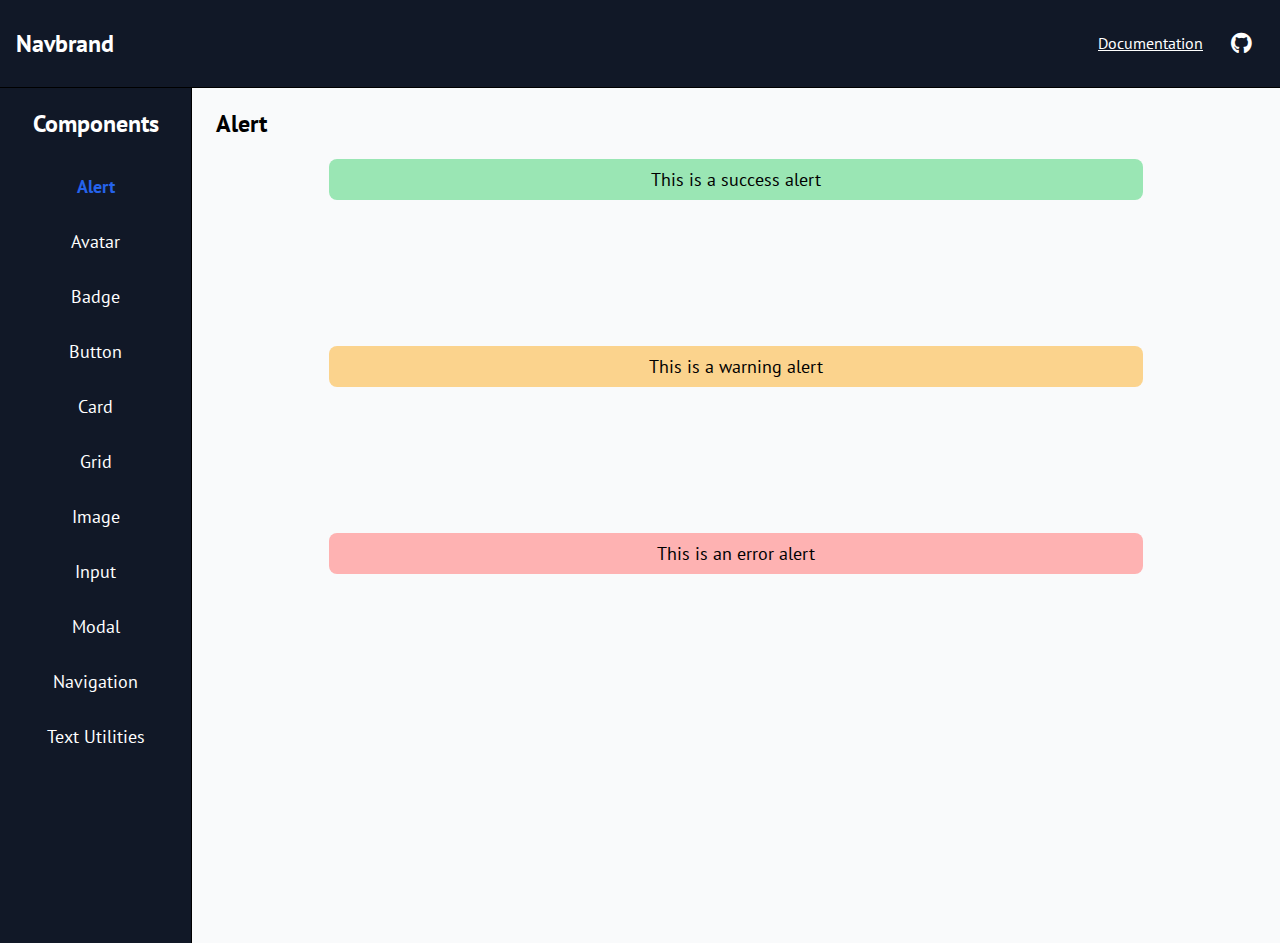
==== alert.html @ e9acd984 "added docs layout & routes" ====
<!DOCTYPE html>
<html lang="en">
<head>
    <meta charset="UTF-8">
    <meta http-equiv="X-UA-Compatible" content="IE=edge">
    <meta name="viewport" content="width=device-width, initial-scale=1.0">
    <title>CSS Component Library</title>
    <link rel="stylesheet" href="style.css">
    <link rel="stylesheet" href="styles.css">
    <link rel="stylesheet" href="//use.fontawesome.com/releases/v5.15.3/css/all.css">
</head>
<body>
    <div class="main">
        <nav class="navigation">
            <h2>Navbrand</h2>
            <ul class="list-non-bullet">
                <!-- <li class="list-item-inline"><a class="link" href="#">Home</a></li> -->
                <li class="list-item-inline"><a class="link" href="./introduction.html">Documentation</a></li>
                <li class="list-item-inline"><a class="link" href="#"><i class="fab fa-github fa-lg"></i></a></li>
            </ul>
        </nav>
        <div class="sidebar">
            <h2 style="text-align:center">Components</h2>
            <ul class="list-non-bullet list-sidebar">
                <li class="sidebar-item">
                    <a class="sidebar-link link-active" href="./alert.html">Alert</a>
                </li>
                <li class="sidebar-item">
                    <a class="sidebar-link" href="./avatar.html">Avatar</a>
                </li>
                <li class="sidebar-item">
                    <a class="sidebar-link" href="./badge.html">Badge</a>
                </li>
                <li class="sidebar-item">
                    <a class="sidebar-link" href="./button.html">Button</a>
                </li>
                <li class="sidebar-item">
                    <a class="sidebar-link" href="./card.html">Card</a>
                </li>
                <li class="sidebar-item">
                    <a class="sidebar-link" href="./grid.html">Grid</a>
                </li>
                <li class="sidebar-item">
                    <a class="sidebar-link" href="./image.html">Image</a>
                </li>
                <li class="sidebar-item">
                    <a class="sidebar-link" href="./input.html">Input</a>
                </li>
                <li class="sidebar-item">
                    <a class="sidebar-link" href="./modal.html">Modal</a>
                </li>
                <li class="sidebar-item">
                    <a class="sidebar-link" href="./navigation.html">Navigation</a>
                </li>
                <li class="sidebar-item">
                    <a class="sidebar-link" href="./text-utilities.html">Text Utilities</a>
                </li>
            </ul>
        </div>

        <div class="component-desc">
            <h2>Alert</h2>
            <div class="alert-container">
                <div style="width:75%; margin:0 auto" class="alert alert-success">
                    This is a success alert
                </div>
                <div class="carbon-container">
                    <iframe class="iframe"
                        src="https://carbon.now.sh/embed?bg=rgba%28255%2C255%2C255%2C0%29&t=blackboard&wt=none&l=javascript&ds=false&dsyoff=20px&dsblur=68px&wc=true&wa=true&pv=0px&ph=0px&ln=false&fl=1&fm=Hack&fs=14.5px&lh=133%25&si=false&es=2x&wm=false&code=%253Cdiv%2520class%253D%2522alert%2520alert-success%2522%253EThis%2520is%2520a%2520success%2520alert%253C%252Fdiv%253E"
                        style="width: 100%;height:110px;border:0; transform: scale(1); overflow:hidden;"
                        sandbox="allow-scripts allow-same-origin">
                    </iframe>   
                </div>
                
                <div style="width:75%; margin:0 auto" class="alert alert-warning">
                    This is a warning alert
                </div>
                <div class="carbon-container">
                    <iframe class="iframe"
                        src="https://carbon.now.sh/embed?bg=rgba%28255%2C255%2C255%2C0%29&t=blackboard&wt=none&l=javascript&ds=false&dsyoff=20px&dsblur=68px&wc=true&wa=true&pv=0px&ph=0px&ln=false&fl=1&fm=Hack&fs=14.5px&lh=133%25&si=false&es=2x&wm=false&code=%253Cdiv%2520class%253D%2522alert%2520alert-warning%2522%253EThis%2520is%2520a%2520warning%2520alert%253C%252Fdiv%253E"
                        style="width: 100%;height:110px;border:0; transform: scale(1); overflow:hidden;"
                        sandbox="allow-scripts allow-same-origin">
                    </iframe>
                </div>

                <div style="width:75%; margin:0 auto" class="alert alert-error">
                    This is an error alert
                </div>
                <div class="carbon-container">
                    <iframe class="iframe"
                        src="https://carbon.now.sh/embed?bg=rgba%28255%2C255%2C255%2C0%29&t=blackboard&wt=none&l=javascript&ds=false&dsyoff=20px&dsblur=68px&wc=true&wa=true&pv=0px&ph=0px&ln=false&fl=1&fm=Hack&fs=14.5px&lh=133%25&si=false&es=2x&wm=false&code=%253Cdiv%2520class%253D%2522alert%2520alert-error%2522%253EThis%2520is%2520an%2520error%2520alert%253C%252Fdiv%253E"
                        style="width: 100%;height:110px;border:0; transform: scale(1); overflow:hidden;"
                        sandbox="allow-scripts allow-same-origin">
                    </iframe>
                </div>
            </div>
        </div>
    </div>
</body>
</html>
---- style.css ----
@import url('https://fonts.googleapis.com/css2?family=PT+Sans:wght@400;700&display=swap');

:root{
    --content-color:#F9FAFB;
    --nav-color:#111827;
}

body{
    margin:0;
    font-family: 'PT Sans', sans-serif;
    background-color:#1F2937;
    box-sizing: border-box;
}

.main{
    display:grid;
    grid-template-columns: 15% 85%;
    grid-template-areas: 
                "nav nav"
                "sidebar description";
}

.intro{
    border:1px solid black;
    padding:1.5rem 0.25rem;
    width:80%;
    margin:2rem auto;
}

.import-url{
    border:1px solid black;
    padding:1rem;
    text-align:center;
    background-color:lightblue;
    font-size:17px;
    width:90%;
    word-break: break-all;
    margin: auto;
    /* color:white; */
}

.navigation{
    padding:0.5rem 1rem;
    display: flex;
    justify-content:space-between;
    align-items:center;
    grid-area: nav;
    border-bottom: 1px solid black;
    background-color:var(--nav-color);
    color:white;
}

.navigation .link{
    color:white;
}

.sidebar{
    grid-area: sidebar;
    border-right:1px solid black;
    overflow-y:auto;
    height:95vh;
    position: sticky;
    top:5%;
    background-color:var(--nav-color);
    color:white;
}

.list-sidebar{
    margin-block-start: 0;
    margin-block-end: 0;
    padding-inline-start: 0;
    text-align: center;
}

.sidebar-item{
    padding:1rem;
}

.sidebar-link{
    color:white;
    text-decoration:none;
    font-size: large;
    padding:0.5rem;
}

.sidebar-link:hover{
    font-weight: bold;
    color: var(--primary-color);
}

.link-active{
    font-weight: bold;
    color: var(--primary-color);
}

.component-desc{
    display: flex;
    flex-direction: column;
    grid-area: description;
    padding:0 1.5rem;
    background-color: var(--content-color);
}

.avatar-container{
    display: flex;
    justify-content:space-evenly;
    align-items:center;
}

.alert-container{
    display: flex;
    flex-direction: column;
}

.carbon-container{
    max-width:100%;
    margin-top:2rem;
}

.btn-fl{
    width:40px;
    height:40px;
    border-radius: 50%;
    font-size: x-large;
    text-align: center;
    border:none;
    outline:none;
    background-color:var(--dark-gray);
    cursor: pointer;
    margin:1rem 0 0;
}



@media screen and (max-width: 800px) {

    .main{
        display:grid;
        grid-template-columns: 15% 85%;
        grid-template-areas: 
                    "nav nav"
                    "description description";
    }

    .intro{
        border:1px solid black;
        padding:1rem;
        width:80%;
        margin:auto;
    }
    
    .import-url{
        border:1px solid black;
        padding:1rem;
        text-align:center;
        background-color:lightblue;
        font-size:17px;
        width:80%;
        word-break: break-all;
        margin:auto;
    }
---- styles.css ----
:root{
    --primary-color: #2563EB;
    --off-white: #F3F4F6;
    --dark-gray: #6B7280;
    --gray: gray;
}

body{
    /* background-color: #F9FAFB; */
    /* max-width: 800px;
    margin:auto; */
}

/* Avatars */

.avatar-circular{
    border-radius: 50%;
}

.avatar-rounded{
    border-radius: 15%;
}

.avatar-sm{
    width:50px;
    height:50px;
}

.avatar-md{
    width:75px;
    height:75px;
}

.avatar-lg{
    width:100px;
    height:100px;
}

/* Alerts */

.alert{
    border:1px solid transparent;
    padding:0.5rem 1rem;
    margin:0.5rem 0;
    border-radius: 0.5rem;
    text-align: center;
    width: 45%;
    font-size:1.1rem;
}

.alert-success{
    background-color:#9ae6b4;
}

.alert-warning{
    background-color:#fbd38d;
}

.alert-error{
    background-color:#feb2b2;
}

/* Badges */

.badge{
    border: 1px solid transparent;
    background-color: var(--gray);
    padding: 0.2rem 0.4rem;
    /* border-radius:0.2rem; */
    border-top-right-radius: 1rem;
    border-bottom-right-radius: 1rem;
    color:white;
    font-weight: bold;
    font-size:0.7rem;
    text-transform: uppercase;
    width: 30px;
}

.badge-icon{
    position:relative;
    display: flex;
    align-items: center;
    justify-content: center; 
    width: 50px;
    height: 50px;
    /*
    background: #dddddd;
    border: none;
    border-radius: 50%;
    margin:0.5rem 0; */
}

.badge-icon:hover{
    cursor:pointer;
}

.badge-icon:active{
    background-color: #cccccc;
}

.icon{
    width:35px;
    height:35px;
}

.badge-top{
    position:absolute;
    border: 2px solid white;
    top: 0px;
    right:3px;
    width: 20px;
    height: 20px;
    background: red;
    display: flex;
    justify-content:center;
    align-items: center;
    color:white;
    border-radius:50%;
    font-size: small;
}

.badge-avatar{
    position: relative;
    display: flex;
    width: 50px;
    height: 50px;
    /* background-color: rgb(41, 41, 41); */
    border:1px solid rgb(173, 173, 173);
    border-radius: 50%;
    justify-content:center;
    align-items: center;
    margin:0 1rem;
}

.badge-bottom{
    position:absolute;
    border: 2px solid white;
    bottom:-2px;
    right:1px;
    width: 11px;
    height: 11px;
    display: flex;
    justify-content:center;
    align-items: center;
    color:white;
    border-radius:50%;
}

.online{
    background-color: rgb(4, 224, 4);
}

.offline{
    background-color: rgb(224, 4, 4);
}

.btn{
    border:none;
    outline:none;
    padding:0.5rem;
    cursor:pointer;
}

.btn-sm{
    width:5rem;
    word-wrap: break-word;
}

.btn-md{
    width:7rem;
    word-wrap: break-word;
}

.btn-lg{
    width:9rem;
    word-wrap: break-word;
}

.btn:hover{
    /* border: 1px solid black; */
    opacity: 0.9;
}

.btn:active{
    transform: scale(0.98);
}

.btn-primary{
    background-color:var(--primary-color);
    border-radius: 0.25rem;
}

.btn-secondary{
    background-color:var(--gray);
    border-radius: 0.25rem;
}

.icon1{
    width:15px;
    height:15px;
}

.btn-icon{
    text-align: center;
    background-color:var(--off-white);
    border: 1px solid var(--dark-gray);
    border-radius: 0.25rem;
    padding:0.5rem 1rem;
}

.float-action{
    position: relative;
}

.btn-float{
    position: fixed;
    width:40px;
    height:40px;
    border-radius: 50%;
    bottom:0.5rem;
    right:1rem;
    font-size: x-large;
    text-align: center;
    border:none;
    outline:none;
    background-color:var(--dark-gray);
    cursor: pointer;
}

.btn-float:hover{
    transform: scale(1.1);
}

.btn-float:active{
    background-color:var(--primary-color);
}

/* Cards */

.card-list{
    display:flex;
    margin-bottom:3rem; 
    flex-wrap: wrap;
}

.card{
    /* border:1px solid black; */
    position:relative;
    width:14rem;
    display: flex;
    flex-direction: column;
    /* height: 375px; */
    align-items: center;
    justify-content:center;
    margin:0 1rem;
}

.card-text{
    display: flex;
    flex-direction: column;
    justify-content: space-between;
    width: 100%;
    background-color:white;
}

.card-img{
    width:100%;
    /* height:280px; */
}

.card-title{
    padding:0;
    margin: 0.3rem 0;
}

.card-description{
    margin:0.3rem 0;
}

.card-price{
    margin:0;
    font-weight: bold;
}

.card-badge{
    position:absolute;
    top:30px;
    left:0px;
    background-color:var(--primary-color);
}

.card-dismiss{
    position:absolute;
    top:0px;
    right:5px;
    width:20px;
    height:20px;
    text-align: center;
}

.card-shadow{
    box-shadow: 0px 0px 20px black;
}

.card-horizontal{
    /* border:1px solid black; */
    position:relative;
    width:23rem;
    display: flex;
    /* align-items: center; */
    justify-content:center;
    margin:0 1rem;
}

.card-horizontal-img{
    width:10rem;
}

.card-text-horizontal{
    background-color:white;
}

/* Images */
.img-container{
    display: flex;
    justify-content: center;
    margin:2rem 0;
}

.img-responsive{
    width:40%;
    margin: 0 2rem;
}

.img-circular{
    margin: 0 1rem;
    border-radius:50%;
}

.img-small{
    width:75px;
    height:75px;
}

.img-medium{
    width:100px;
    height:100px;
}

.img-large{
    width:150px;
    height:150px;
}

/* Input */

.input-container{
    position:relative;
    margin:1rem 0;
}

.input-container .input-normal{
    padding:0.75rem 1rem;
    border:1px solid gray;
    outline:none;
    border-radius: 0.5rem;
    width:20%;
}

.input-normal:focus{
    border:2px solid var(--primary-color);
}

.input-container label{
    position: absolute;
    left: 0.75rem;
    top: 0.75rem;
    background-color: white;
    color: var(--gray);
    transition: all 0.2s ease-in-out;
}

.input-normal:focus+label {
    top:-8px;
    padding: 0 0.2rem;
    color:var(--primary-color);
}

.input-container .input-error{
    padding:0.75rem 1rem;
    border:1px solid red;
    outline:none;
    border-radius: 0.5rem;
    width:20%;
}

.input-error:focus{
    border:2px solid red;
}

.input-error:focus+label {
    top:-8px;
    padding: 0 0.3rem;
    color:red;
}

.input-container .label-error{
    color:#F87171;
}

/* Navigation */

.navbar{
    background-color:var(--primary-color);
    padding:0.5rem 1rem;
    display: flex;
    justify-content:space-between;
    align-items:center;
    color:white;
    border-radius:1rem;
}

.navbar .nav-brand{
    font-size:1.2rem;
    font-weight: 550;
    cursor: pointer;
}

.list-non-bullet{
    list-style: none;
    padding-inline-start: 0;
}

.list-item-inline{
    display: inline;
    margin:0 0.75rem;
}

.navbar .link{
    color:white;
    text-decoration:none;
}

.navbar .link:hover{
    border:1px solid var(--primary-color);
    background-color:#3B82F6;
    padding:0.3rem 0.75rem;
    border-radius:0.5rem;
    font-weight: bold;
}

.navbar .link-active{
    border:1px solid var(--primary-color);
    background-color:#3B82F6;
    padding:0.5rem 1rem;
    border-radius:0.5rem;
    font-weight: bold;
}


.modal{
    position: relative;
    display:flex;
    flex-direction: column;
    border:1px solid black;
    max-width: 70vh;
    height:auto;
    bottom:5%;
    margin:4rem 0;
}

.modal .modal-title{
    display:flex;
    background-color:black;
    color:white;
    padding:1rem 0.5rem;
    font-size: 1.25rem;
}

.modal-title > .btn-close{
    position:absolute;
    top:1.3rem;
    right:1rem;
    border: none;
    background-color: none;
    outline:none;
}

.modal-body{
    padding:1rem ;
}

.modal-body button{
    background-color:black;
    color:white;
    border:none;
    outline:none;
    padding:0.5rem 1rem;
    margin:1rem 0rem;
    font-size: 1rem;
}

.grid-column-3{
    display:grid;
    grid-template-columns: 1fr 1fr 1fr; 
    grid-gap:2rem;
}

.grid-column-2{
    display:grid;
    grid-template-columns: 1fr 1fr; 
    grid-gap:2rem;
}

.grid-item{
    /* border:1px solid black; */
    background-color: var(--dark-gray);
    height:15vh;
    padding:1rem;
}

/* Text Utilities */
.heading-lg{
    font-size:2rem;
    /* font-size: 26px; */
    font-weight: bold;
}

.heading-md{
    font-size:1.5rem;
    /* font-size: 20px; */
    font-weight: bold;
}
.heading-sm{
    font-size:1.25rem;
    /* font-size: 16px; */
    font-weight: bold;
}

.text-small{
    font-size:13.5px;
}

.text-gray{
    color:var(--dark-gray);
}

.text-left{
    text-align:left;
}

.text-centre{
    text-align:center;
}

.text-right{
    text-align:right;
}

.simple-list{
    border:1px solid black;
    border-bottom: none;
    /* border-radius:0.5rem; */
    list-style: none;
    padding-inline-start:0;
    width:30vw;
}
.simple-list-item{
    border-bottom:1px solid black ;
    /* border-radius: 0.5rem; */
    padding:0.5rem;
    text-align: center;
}
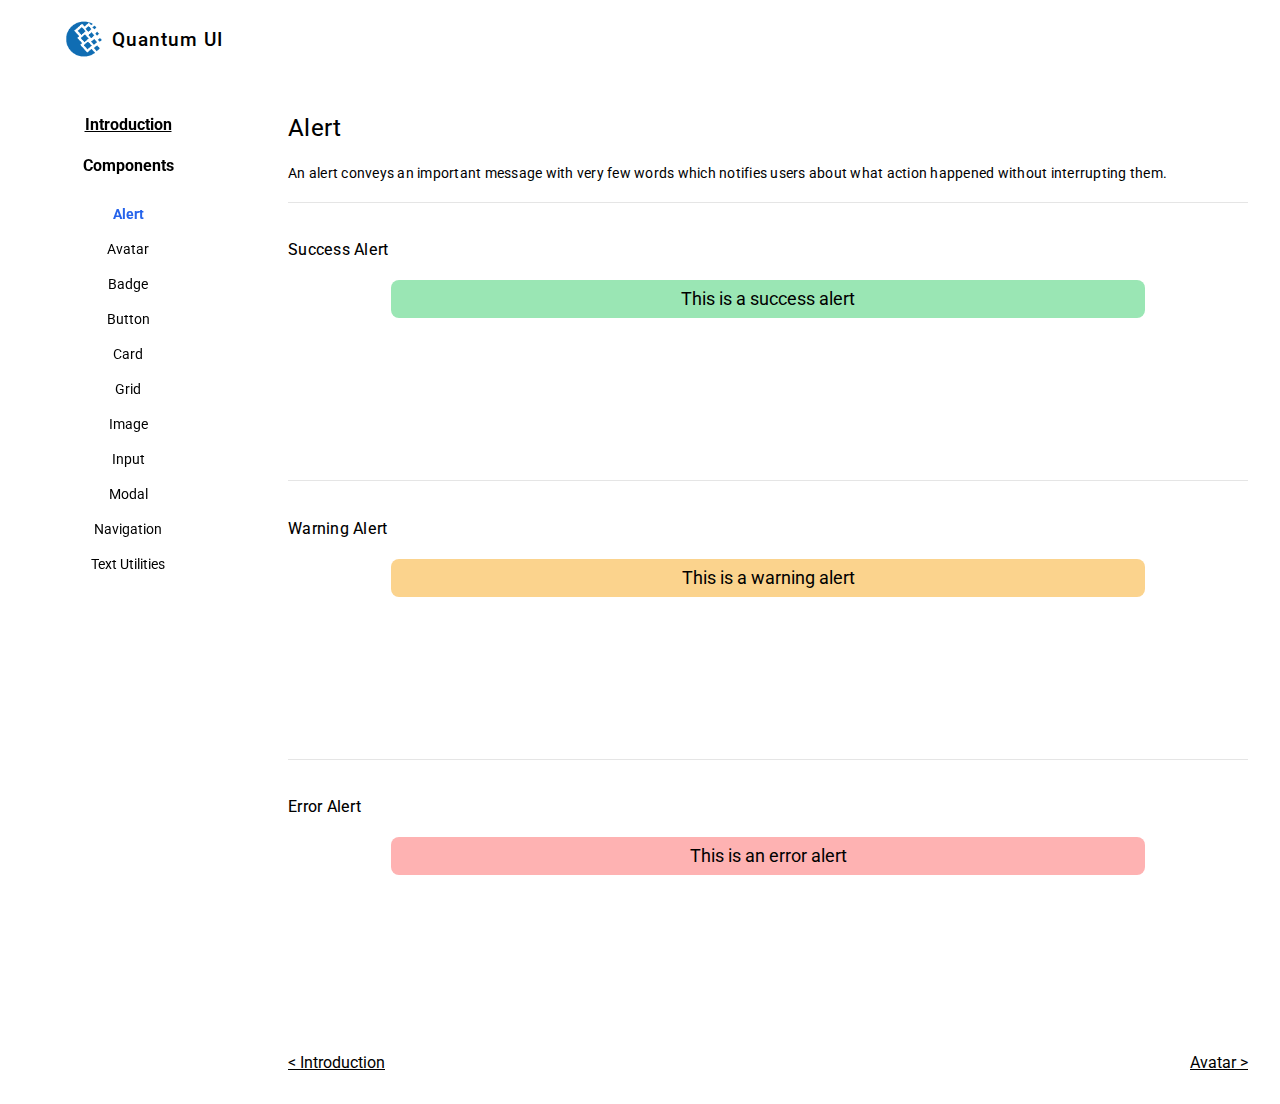
==== commit e2732277: "Refactored doc site" ====
--- a/alert.html
+++ b/alert.html
@@ -6,21 +6,27 @@
     <meta name="viewport" content="width=device-width, initial-scale=1.0">
     <title>CSS Component Library</title>
     <link rel="stylesheet" href="style.css">
-    <link rel="stylesheet" href="styles.css">
+    <link rel="stylesheet" href="components/components.css">
     <link rel="stylesheet" href="//use.fontawesome.com/releases/v5.15.3/css/all.css">
 </head>
 <body>
     <div class="main">
         <nav class="navigation">
-            <h2>Navbrand</h2>
-            <ul class="list-non-bullet">
-                <!-- <li class="list-item-inline"><a class="link" href="#">Home</a></li> -->
-                <li class="list-item-inline"><a class="link" href="./introduction.html">Documentation</a></li>
+            <a class="link" href="./index.html">
+                <div class="brand-name">
+                    <img class="img-logo" src="static/images/logo3.png" />
+                    <span class="navbrand">Quantum UI</span>
+                </div>
+            </a>
+            <!-- <ul class="list-non-bullet">
+                <li class="list-item-inline"><a class="link" href="#">Home</a></li>
+                <li class="list-item-inline"><a class="link" href="./introduction.html">Docs</a></li>
                 <li class="list-item-inline"><a class="link" href="#"><i class="fab fa-github fa-lg"></i></a></li>
-            </ul>
+            </ul> -->
         </nav>
         <div class="sidebar">
-            <h2 style="text-align:center">Components</h2>
+            <h4 style="text-align:center"><a style="color:black" href="index.html">Introduction</a></h4>
+            <h4 style="text-align:center">Components</h4>
             <ul class="list-non-bullet list-sidebar">
                 <li class="sidebar-item">
                     <a class="sidebar-link link-active" href="./alert.html">Alert</a>
@@ -59,8 +65,11 @@
         </div>
 
         <div class="component-desc">
-            <h2>Alert</h2>
+            <h2 class="heading">Alert</h2>
+            <div class="description">An alert conveys an important message with very few words which notifies users about what action happened without interrupting them.</div>
+            <div class="divider"></div>
             <div class="alert-container">
+                <h4 class="heading">Success Alert</h4>
                 <div style="width:75%; margin:0 auto" class="alert alert-success">
                     This is a success alert
                 </div>
@@ -71,7 +80,8 @@
                         sandbox="allow-scripts allow-same-origin">
                     </iframe>   
                 </div>
-                
+                <div class="divider"></div>
+                <h4 class="heading">Warning Alert</h4>
                 <div style="width:75%; margin:0 auto" class="alert alert-warning">
                     This is a warning alert
                 </div>
@@ -82,7 +92,8 @@
                         sandbox="allow-scripts allow-same-origin">
                     </iframe>
                 </div>
-
+                <div class="divider"></div>
+                <h4 class="heading">Error Alert</h4>
                 <div style="width:75%; margin:0 auto" class="alert alert-error">
                     This is an error alert
                 </div>
@@ -93,6 +104,11 @@
                         sandbox="allow-scripts allow-same-origin">
                     </iframe>
                 </div>
+
+                <footer class="footer">
+                    <a class="footer-link" href="./index.html" style="color:black">< Introduction</a>
+                    <a class="footer-link"  href="./avatar.html" style="color:black">Avatar ></a>
+                </footer>
             </div>
         </div>
     </div>
--- a/style.css
+++ b/style.css
@@ -1,4 +1,4 @@
-@import url('https://fonts.googleapis.com/css2?family=PT+Sans:wght@400;700&display=swap');
+@import url('https://fonts.googleapis.com/css2?family=Roboto:wght@300;400;500;700&display=swap');
 
 :root{
     --content-color:#F9FAFB;
@@ -7,24 +7,27 @@
 
 body{
     margin:0;
-    font-family: 'PT Sans', sans-serif;
-    background-color:#1F2937;
+    font-family: 'Roboto', sans-serif;
+    /* background-color:var(--content-color); */
     box-sizing: border-box;
 }
 
 .main{
     display:grid;
-    grid-template-columns: 15% 85%;
+    grid-template-columns: 20% 80%;
     grid-template-areas: 
-                "nav nav"
-                "sidebar description";
+                "nav nav "
+                "sidebar description ";
+    margin:auto;
+    /* width:95% */
+    
 }
 
 .intro{
-    border:1px solid black;
-    padding:1.5rem 0.25rem;
-    width:80%;
-    margin:2rem auto;
+    padding:1.5rem 0;
+    width:100%;
+    margin:0 auto;
+    flex-grow: 1;
 }
 
 .import-url{
@@ -36,7 +39,6 @@
     width:90%;
     word-break: break-all;
     margin: auto;
-    /* color:white; */
 }
 
 .navigation{
@@ -45,24 +47,57 @@
     justify-content:space-between;
     align-items:center;
     grid-area: nav;
-    border-bottom: 1px solid black;
-    background-color:var(--nav-color);
-    color:white;
-}
-
-.navigation .link{
-    color:white;
+    margin-bottom: 1rem;
+    /* border-bottom: 1px solid var(--gray); */
+    /* background-color:var(--primary-color); */
+    /* color:white;
+    background-color: #121214; */
+}
+
+.brand-name{
+    display: inline-flex;
+    align-items: center;
+    margin:0.75rem 0;
+    cursor: pointer;
+
+}
+.navbrand{
+    margin-left:0.5rem;
+    font-weight: 500;
+    font-size: 1.2rem;
+    letter-spacing: 1px;
+}
+
+.heading{
+    font-weight:425;
+    letter-spacing: 0.25px;
+}
+
+.img-logo{
+    margin-left: 3rem;
+    width: 2.5rem;
+    padding:0;
+}
+
+.link{
+    color:black;
+}
+
+.navigation .link:hover{
+    font-weight: 700;
+}
+
+.navigation .active{
+    font-weight: 700;
 }
 
 .sidebar{
     grid-area: sidebar;
-    border-right:1px solid black;
+    margin:0 auto;
     overflow-y:auto;
-    height:95vh;
+    height:100vh;
     position: sticky;
     top:5%;
-    background-color:var(--nav-color);
-    color:white;
 }
 
 .list-sidebar{
@@ -73,14 +108,15 @@
 }
 
 .sidebar-item{
-    padding:1rem;
+    padding:0.5rem 1rem;
 }
 
 .sidebar-link{
-    color:white;
+    color:black;
     text-decoration:none;
-    font-size: large;
+    font-size: 0.9rem;
     padding:0.5rem;
+    /* font-weight: 400; */
 }
 
 .sidebar-link:hover{
@@ -96,9 +132,10 @@
 .component-desc{
     display: flex;
     flex-direction: column;
+    
     grid-area: description;
-    padding:0 1.5rem;
-    background-color: var(--content-color);
+    padding:0 2rem;
+    /* background-color: var(--content-color); */
 }
 
 .avatar-container{
@@ -110,6 +147,7 @@
 .alert-container{
     display: flex;
     flex-direction: column;
+    /* margin-top: 2rem; */
 }
 
 .carbon-container{
@@ -124,29 +162,62 @@
     font-size: x-large;
     text-align: center;
     border:none;
-    outline:none;
     background-color:var(--dark-gray);
     cursor: pointer;
     margin:1rem 0 0;
 }
 
-
-
-@media screen and (max-width: 800px) {
+.footer{
+    display: flex;
+    justify-content:space-between;
+    margin:2rem 0;
+}
+
+.footer-link{
+    color: black;
+}
+
+.footer-link:hover{
+    color: var(--primary-color);
+    font-weight: bold;
+}
+
+.description{
+    font-weight:400;
+    font-size:0.9rem;
+    line-height: 1.5rem;
+    letter-spacing:0.25px;
+}
+
+.divider{
+    background-color:rgba(0, 0, 0, 0.1);
+    height:1px;
+    margin: 1rem 0;
+    width:100%;
+
+}
+
+
+
+@media screen and (max-width: 768px) {
+
+    .sidebar{
+        display:none;
+    }
+
+    .img-logo{
+        margin-left:0.5rem;
+    }
 
     .main{
-        display:grid;
-        grid-template-columns: 15% 85%;
-        grid-template-areas: 
-                    "nav nav"
-                    "description description";
+        display:flex;
+        flex-direction: column;
     }
 
     .intro{
-        border:1px solid black;
-        padding:1rem;
-        width:80%;
-        margin:auto;
+        width:100%;
+        margin:0 auto;
+        flex-grow: 1;
     }
     
     .import-url{
@@ -158,4 +229,12 @@
         width:80%;
         word-break: break-all;
         margin:auto;
-    }+    }
+
+}  
+
+
+
+
+
+
--- a/components/components.css
+++ b/components/components.css
@@ -0,0 +1,570 @@
+:root{
+    --primary-color: #2563EB;
+    /* --primary-color:#03045e; */
+    --off-white: #F3F4F6;
+    --dark-gray: #6B7280;
+    --gray: gray;
+}
+
+body{
+    box-sizing: border-box;
+}
+
+/* Avatars */
+
+.avatar-circular{
+    border-radius: 50%;
+}
+
+.avatar-rounded{
+    border-radius: 15%;
+}
+
+.avatar-sm{
+    width:50px;
+    height:50px;
+}
+
+.avatar-md{
+    width:75px;
+    height:75px;
+}
+
+.avatar-lg{
+    width:100px;
+    height:100px;
+}
+
+/* Alerts */
+
+.alert{
+    border:1px solid transparent;
+    padding:0.5rem 1rem;
+    margin:0.5rem 0;
+    border-radius: 0.5rem;
+    text-align: center;
+    width: 45%;
+    font-size:1.1rem;
+}
+
+.alert-success{
+    background-color:#9ae6b4;
+}
+
+.alert-warning{
+    background-color:#fbd38d;
+}
+
+.alert-error{
+    background-color:#feb2b2;
+}
+
+/* Badges */
+
+.badge{
+    border: 1px solid transparent;
+    background-color: var(--gray);
+    padding: 0.2rem 0.4rem;
+    /* border-radius:0.2rem; */
+    border-top-right-radius: 1rem;
+    border-bottom-right-radius: 1rem;
+    color:white;
+    font-weight: bold;
+    font-size:0.7rem;
+    text-transform: uppercase;
+    width: 30px;
+}
+
+.badge-icon{
+    position:relative;
+    display: flex;
+    align-items: center;
+    justify-content: center; 
+    width: 50px;
+    height: 50px;
+    /*
+    background: #dddddd;
+    border: none;
+    border-radius: 50%;
+    margin:0.5rem 0; */
+}
+
+.badge-icon:hover{
+    cursor:pointer;
+}
+
+.badge-icon:active{
+    background-color: #cccccc;
+}
+
+.icon{
+    width:35px;
+    height:35px;
+}
+
+.badge-top{
+    position:absolute;
+    border: 2px solid white;
+    top: 0px;
+    right:3px;
+    width: 20px;
+    height: 20px;
+    background: red;
+    display: flex;
+    justify-content:center;
+    align-items: center;
+    color:white;
+    border-radius:50%;
+    font-size: small;
+}
+
+.badge-avatar{
+    position: relative;
+    display: flex;
+    width: 50px;
+    height: 50px;
+    border-radius: 50%;
+    justify-content:center;
+    align-items: center;
+    margin:0 1rem;
+}
+
+.badge-bottom{
+    position:absolute;
+    border: 2px solid white;
+    bottom:-2px;
+    right:1px;
+    width: 11px;
+    height: 11px;
+    display: flex;
+    justify-content:center;
+    align-items: center;
+    color:white;
+    border-radius:50%;
+}
+
+.online{
+    background-color: rgb(4, 224, 4);
+}
+
+.offline{
+    background-color: rgb(224, 4, 4);
+}
+
+.btn{
+    border:none;
+    padding:0.5rem;
+    cursor:pointer;
+}
+
+.btn-sm{
+    width:5rem;
+    word-wrap: break-word;
+}
+
+.btn-md{
+    width:7rem;
+    word-wrap: break-word;
+}
+
+.btn-lg{
+    width:9rem;
+    word-wrap: break-word;
+}
+
+.btn:hover{
+    /* border: 1px solid black; */
+    opacity: 0.9;
+}
+
+.btn:active{
+    transform: scale(0.98);
+}
+
+.btn-primary{
+    background-color:var(--primary-color);
+    border-radius: 0.25rem;
+}
+
+.btn-secondary{
+    background-color:var(--gray);
+    border-radius: 0.25rem;
+}
+
+.icon1{
+    width:15px;
+    height:15px;
+}
+
+.btn-icon{
+    text-align: center;
+    background-color:var(--off-white);
+    border: 1px solid var(--dark-gray);
+    border-radius: 0.25rem;
+    padding:0.5rem 1rem;
+}
+
+.float-action{
+    position: relative;
+}
+
+.btn-float{
+    position: fixed;
+    width:40px;
+    height:40px;
+    border-radius: 50%;
+    bottom:0.5rem;
+    right:1rem;
+    font-size: x-large;
+    text-align: center;
+    border:none;
+    outline:none;
+    background-color:var(--dark-gray);
+    cursor: pointer;
+}
+
+.btn-float:hover{
+    transform: scale(1.1);
+}
+
+.btn-float:active{
+    background-color:var(--primary-color);
+}
+
+/* Cards */
+
+.card-list{
+    display:flex;
+    margin-bottom:3rem; 
+    flex-wrap: wrap;
+}
+
+.card{
+    border:1px solid var(--gray);
+    position:relative;
+    width:14rem;
+    display: flex;
+    flex-direction: column;
+    /* height: 375px; */
+    align-items: center;
+    justify-content:center;
+    margin:0 1rem;
+
+}
+
+.card-text{
+    display: flex;
+    flex-direction: column;
+    justify-content: space-between;
+    width: 100%;
+    background-color:white;
+}
+
+.card-img{
+    width:100%;
+    /* height:280px; */
+}
+
+.card-title{
+    padding:0;
+    margin: 0.3rem 0;
+}
+
+.card-description{
+    margin:0.3rem 0;
+}
+
+.card-price{
+    margin:0;
+    font-weight: bold;
+}
+
+.card-badge{
+    position:absolute;
+    top:30px;
+    left:0px;
+    background-color:var(--primary-color);
+}
+
+.card-dismiss{
+    position:absolute;
+    top:0px;
+    right:5px;
+    width:20px;
+    height:20px;
+    text-align: center;
+}
+
+.card-shadow{
+    box-shadow: 0px 0px 20px black;
+}
+
+.card-horizontal{
+    /* border:1px solid black; */
+    position:relative;
+    width:23rem;
+    display: flex;
+    /* align-items: center; */
+    justify-content:center;
+    margin:0 1rem;
+}
+
+.card-horizontal-img{
+    width:10rem;
+}
+
+.card-text-horizontal{
+    background-color:white;
+}
+
+/* Images */
+.img-container{
+    display: flex;
+    justify-content: center;
+    margin:2rem 0;
+}
+
+.img-responsive{
+    width:40%;
+    margin: 0 2rem;
+}
+
+.img-circular{
+    margin: 0 1rem;
+    border-radius:50%;
+}
+
+.img-small{
+    width:75px;
+    height:75px;
+}
+
+.img-medium{
+    width:100px;
+    height:100px;
+}
+
+.img-large{
+    width:150px;
+    height:150px;
+}
+
+/* Input */
+
+.input-container{
+    position:relative;
+    margin:1rem 0;
+}
+
+.input-container .input-normal{
+    padding:0.75rem 1rem;
+    border:1px solid gray;
+    outline:none;
+    border-radius: 0.5rem;
+    width:20%;
+}
+
+.input-normal:focus{
+    border:2px solid var(--primary-color);
+}
+
+.input-container label{
+    position: absolute;
+    left: 0.75rem;
+    top: 0.75rem;
+    background-color: white;
+    color: var(--gray);
+    transition: all 0.2s ease-in-out;
+}
+
+.input-normal:focus+label {
+    top:-8px;
+    padding: 0 0.2rem;
+    color:var(--primary-color);
+}
+
+.input-container .input-error{
+    padding:0.75rem 1rem;
+    border:1px solid red;
+    outline:none;
+    border-radius: 0.5rem;
+    width:20%;
+}
+
+.input-error:focus{
+    border:2px solid red;
+}
+
+.input-error:focus+label {
+    top:-8px;
+    padding: 0 0.3rem;
+    color:red;
+}
+
+.input-container .label-error{
+    color:#F87171;
+}
+
+/* Navigation */
+
+.navbar{
+    background-color:var(--primary-color);
+    padding:0.5rem 1rem;
+    display: flex;
+    justify-content:space-between;
+    align-items:center;
+    color:white;
+    border-radius:1rem;
+}
+
+.navbar .nav-brand{
+    font-size:1.2rem;
+    font-weight: 550;
+    cursor: pointer;
+}
+
+.list-non-bullet{
+    list-style: none;
+    padding-inline-start: 0;
+}
+
+.list-item-inline{
+    display: inline;
+    margin:0 0.75rem;
+}
+
+.navbar .link{
+    color:white;
+    text-decoration:none;
+}
+
+.navbar .link:hover{
+    border:1px solid var(--primary-color);
+    background-color:#3B82F6;
+    padding:0.3rem 0.75rem;
+    border-radius:0.5rem;
+    font-weight: bold;
+}
+
+.navbar .link-active{
+    border:1px solid var(--primary-color);
+    background-color:#3B82F6;
+    padding:0.5rem 1rem;
+    border-radius:0.5rem;
+    font-weight: bold;
+}
+
+
+.modal{
+    position: relative;
+    display:flex;
+    flex-direction: column;
+    border:1px solid black;
+    max-width: 70vh;
+    height:auto;
+    bottom:5%;
+    margin:2.5rem 0 1rem;
+}
+
+.modal .modal-title{
+    display:flex;
+    background-color:black;
+    color:white;
+    padding:1rem 0.5rem;
+    font-size: 1.25rem;
+}
+
+.modal-title > .btn-close{
+    position:absolute;
+    top:1.3rem;
+    right:1rem;
+    border: none;
+    background-color: none;
+    outline:none;
+}
+
+.modal-body{
+    padding:1rem ;
+}
+
+.modal-body button{
+    background-color:black;
+    color:white;
+    border:none;
+    outline:none;
+    padding:0.5rem 1rem;
+    margin:1rem 0rem;
+    font-size: 1rem;
+}
+
+.grid-column-3{
+    display:grid;
+    grid-template-columns: 1fr 1fr 1fr; 
+    grid-gap:2rem;
+}
+
+.grid-column-2{
+    display:grid;
+    grid-template-columns: 1fr 1fr; 
+    grid-gap:2rem;
+}
+
+.grid-item{
+    /* border:1px solid black; */
+    background-color: var(--dark-gray);
+    height:15vh;
+    padding:1rem;
+}
+
+/* Text Utilities */
+.heading-lg{
+    font-size:2rem;
+    /* font-size: 26px; */
+    font-weight: bold;
+}
+
+.heading-md{
+    font-size:1.5rem;
+    /* font-size: 20px; */
+    font-weight: bold;
+}
+.heading-sm{
+    font-size:1.25rem;
+    /* font-size: 16px; */
+    font-weight: bold;
+}
+
+.text-small{
+    font-size:13.5px;
+}
+
+.text-gray{
+    color:var(--dark-gray);
+}
+
+.text-left{
+    text-align:left;
+}
+
+.text-centre{
+    text-align:center;
+}
+
+.text-right{
+    text-align:right;
+}
+
+.simple-list{
+    border:1px solid black;
+    border-bottom: none;
+    /* border-radius:0.5rem; */
+    list-style: none;
+    padding-inline-start:0;
+    width:30vw;
+}
+.simple-list-item{
+    border-bottom:1px solid black ;
+    /* border-radius: 0.5rem; */
+    padding:0.5rem;
+    text-align: center;
+}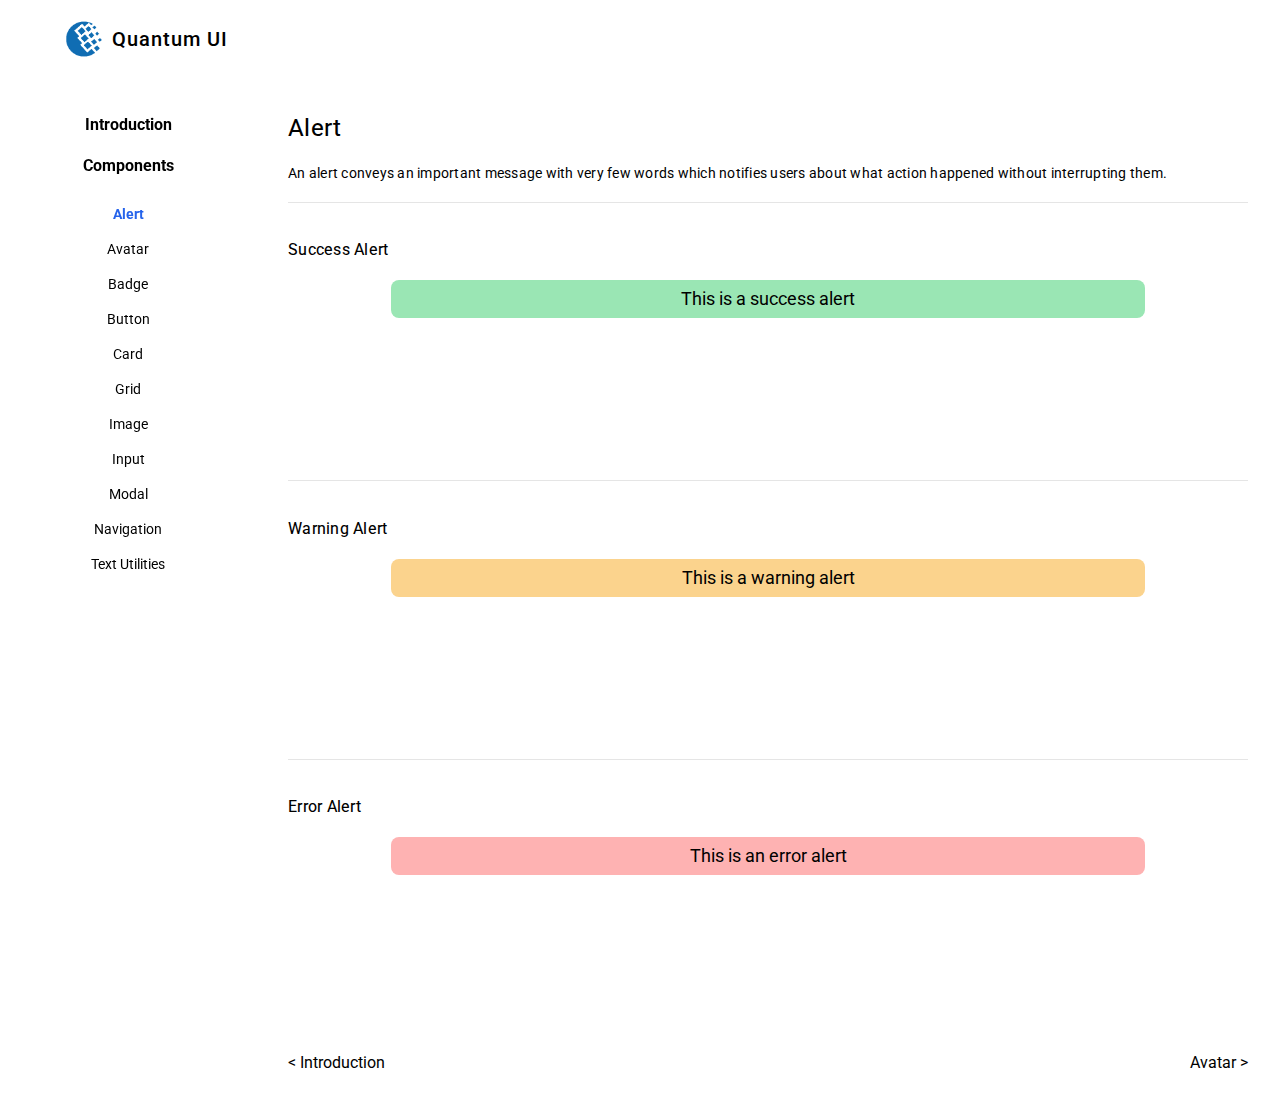
==== commit f060f8a4: "fix: footer link" ====
--- a/alert.html
+++ b/alert.html
@@ -4,9 +4,10 @@
     <meta charset="UTF-8">
     <meta http-equiv="X-UA-Compatible" content="IE=edge">
     <meta name="viewport" content="width=device-width, initial-scale=1.0">
-    <title>CSS Component Library</title>
+    <title>Quantum UI</title>
     <link rel="stylesheet" href="style.css">
     <link rel="stylesheet" href="components/components.css">
+    <link rel="icon" href="./static/images/logo3.png" type="image/icon type">
     <link rel="stylesheet" href="//use.fontawesome.com/releases/v5.15.3/css/all.css">
 </head>
 <body>
@@ -25,7 +26,7 @@
             </ul> -->
         </nav>
         <div class="sidebar">
-            <h4 style="text-align:center"><a style="color:black" href="index.html">Introduction</a></h4>
+            <h4 style="text-align:center"><a class="link" href="index.html">Introduction</a></h4>
             <h4 style="text-align:center">Components</h4>
             <ul class="list-non-bullet list-sidebar">
                 <li class="sidebar-item">
@@ -106,8 +107,8 @@
                 </div>
 
                 <footer class="footer">
-                    <a class="footer-link" href="./index.html" style="color:black">< Introduction</a>
-                    <a class="footer-link"  href="./avatar.html" style="color:black">Avatar ></a>
+                    <a class="link footer-link" href="./index.html">< Introduction</a>
+                    <a class="link footer-link"  href="./avatar.html">Avatar ></a>
                 </footer>
             </div>
         </div>
--- a/style.css
+++ b/style.css
@@ -64,7 +64,7 @@
 .navbrand{
     margin-left:0.5rem;
     font-weight: 500;
-    font-size: 1.2rem;
+    font-size: 1.25rem;
     letter-spacing: 1px;
 }
 
@@ -81,6 +81,7 @@
 
 .link{
     color:black;
+    text-decoration:none;
 }
 
 .navigation .link:hover{
@@ -173,9 +174,6 @@
     margin:2rem 0;
 }
 
-.footer-link{
-    color: black;
-}
 
 .footer-link:hover{
     color: var(--primary-color);
